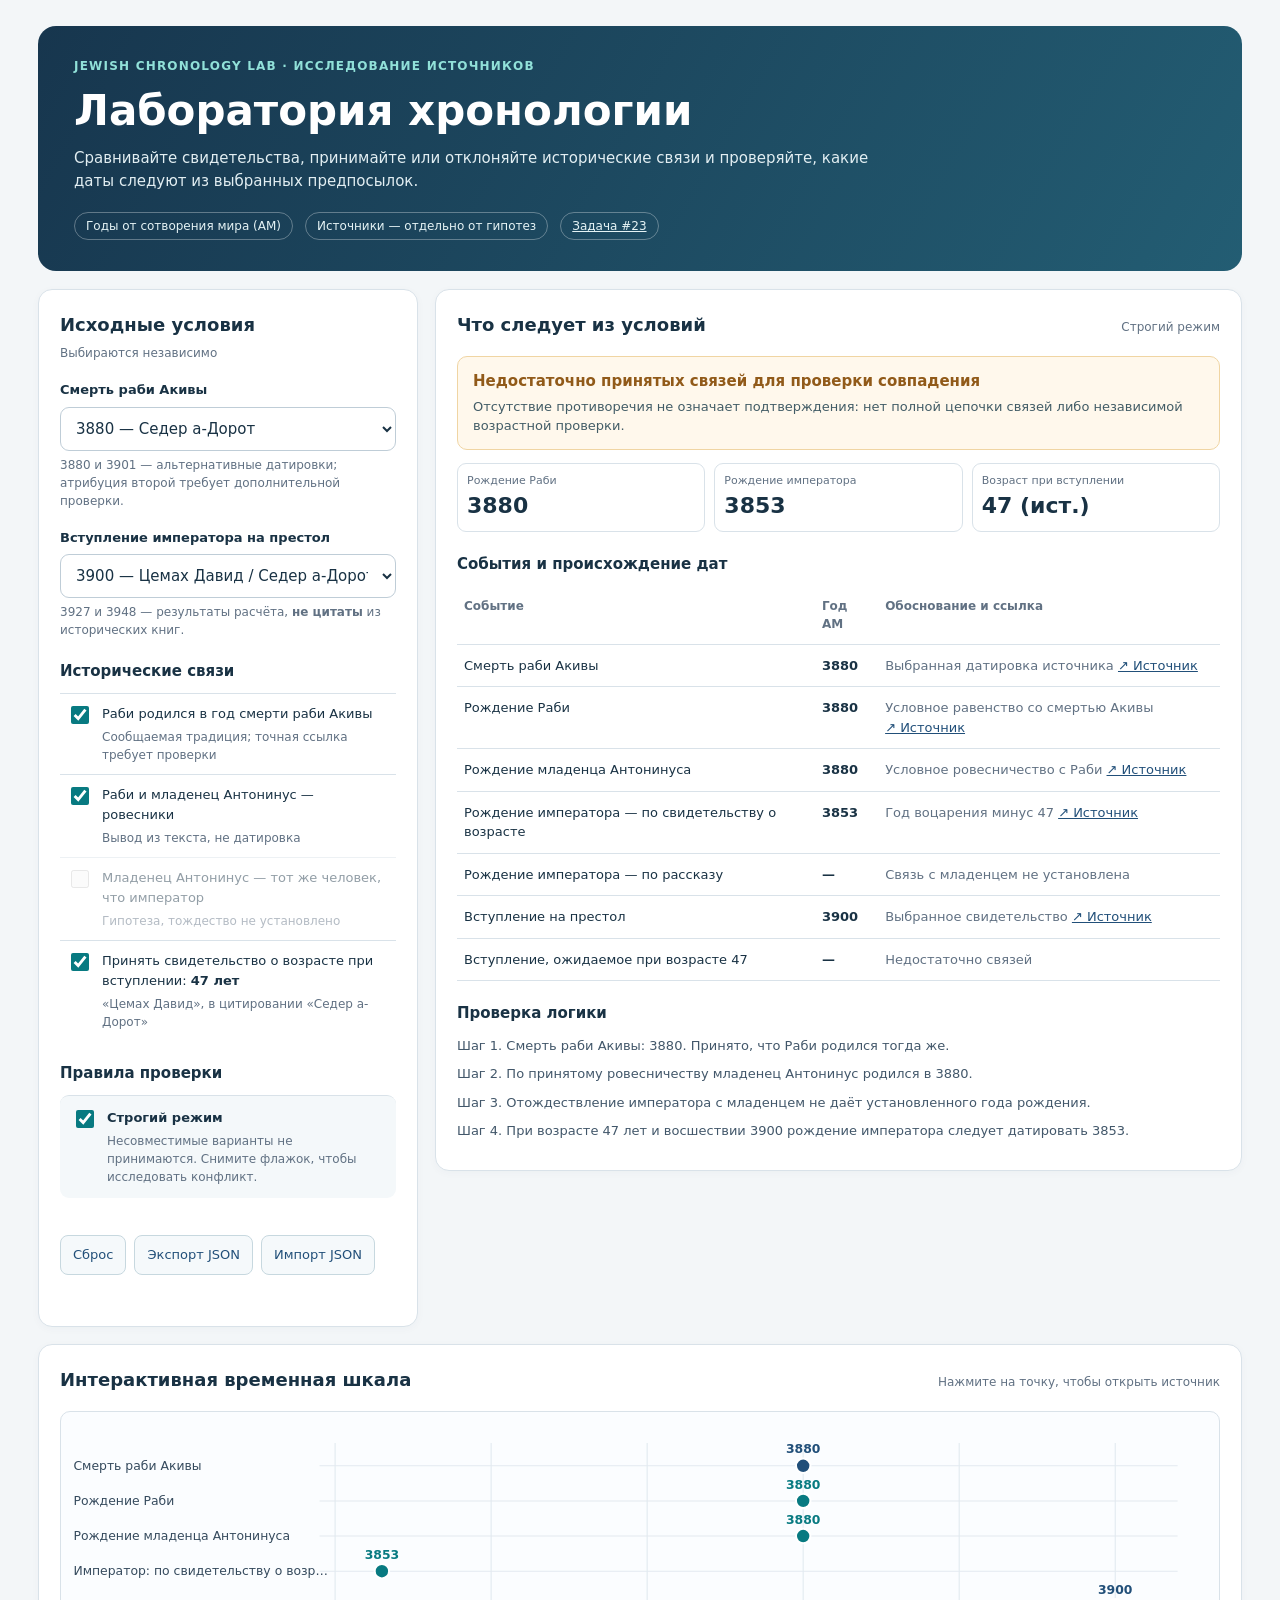
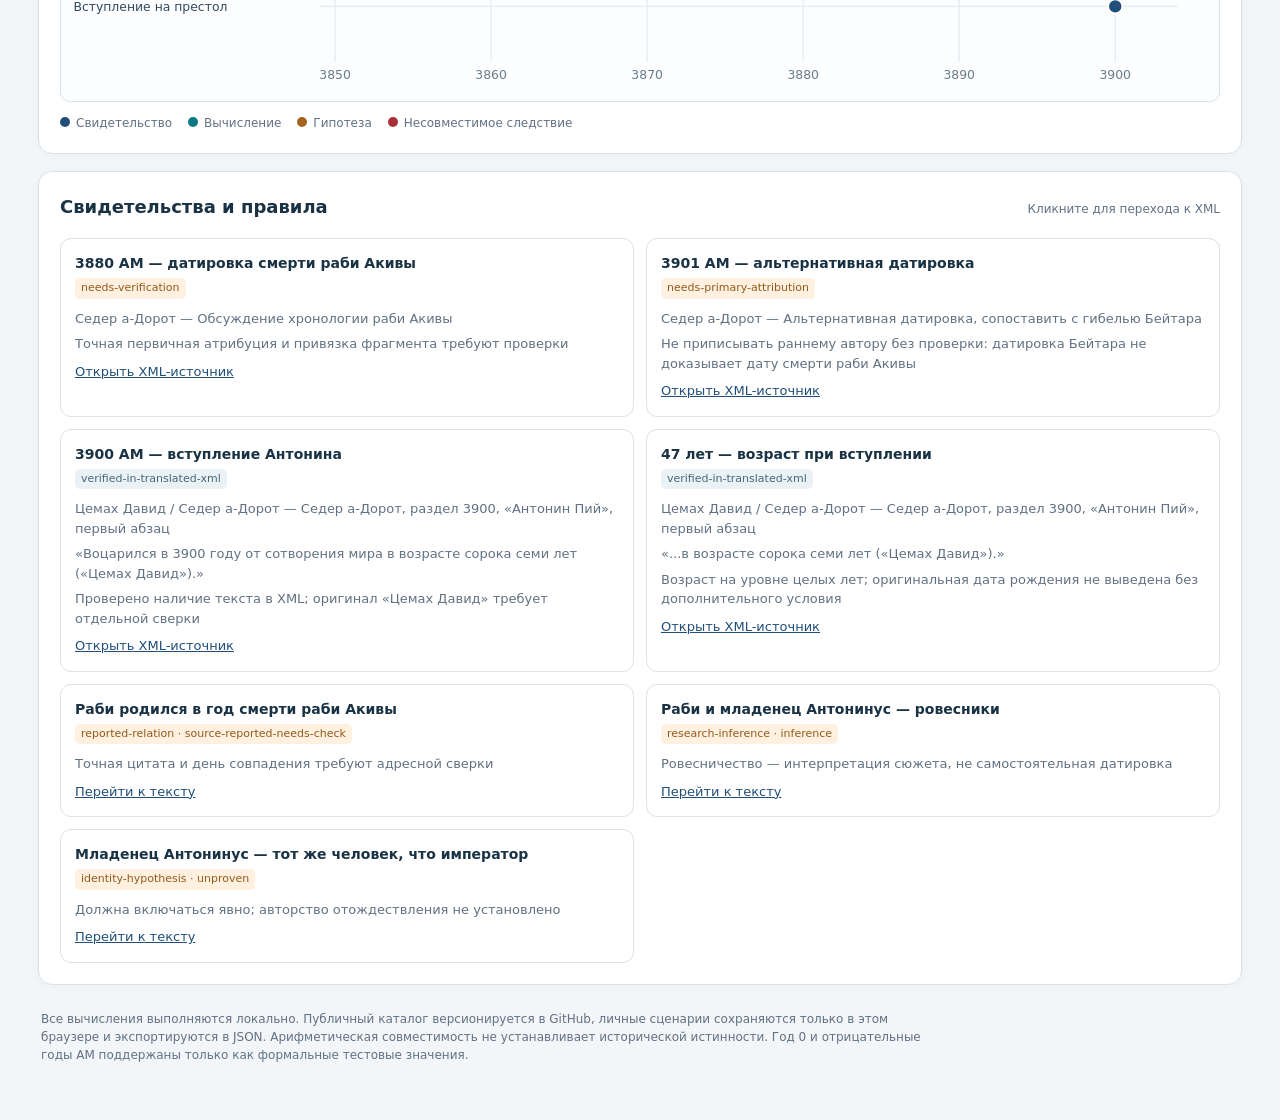
==== index.html @ 4627b4c6 "Build JSON-driven chronology lab with scenario constraints and Pages deployment (#23)" ====
<!doctype html>
<html lang="ru">
<head>
<meta charset="utf-8">
<meta name="viewport" content="width=device-width,initial-scale=1">
<meta name="theme-color" content="#17354e">
<title>Лаборатория еврейской хронологии</title>
<link rel="stylesheet" href="./src/style.css">
<script type="module" src="./src/app.mjs"></script>
</head>
<body>
<main class="shell">
<header class="hero">
<div class="eyebrow">Jewish Chronology Lab · Исследование источников</div>
<h1>Лаборатория хронологии</h1>
<p>Сравнивайте свидетельства, принимайте или отклоняйте исторические связи и проверяйте, какие даты следуют из выбранных предпосылок.</p>
<div class="meta"><span>Годы от сотворения мира (АМ)</span><span>Источники — отдельно от гипотез</span><a href="https://github.com/Ishayahu/jewTeX/issues/23" target="_blank" rel="noopener noreferrer">Задача #23</a></div>
</header>
<div class="layout">
<section class="panel controls" aria-labelledby="controls-title">
<div class="section-heading"><h2 id="controls-title">Исходные условия</h2><span class="subtle">Выбираются независимо</span></div>
<div class="field"><label for="akiva">Смерть раби Акивы</label>
<select id="akiva"></select>
<div class="range-fields" id="akiva-custom-wrap" hidden><label>От <input id="akiva-min" type="number" min="-100000" max="100000" step="1"></label><label>До <input id="akiva-max" type="number" min="-100000" max="100000" step="1"></label></div>
<small>3880 и 3901 — альтернативные датировки; атрибуция второй требует дополнительной проверки.</small></div>
<div class="field"><label for="accession">Вступление императора на престол</label>
<select id="accession"></select>
<div class="range-fields" id="accession-custom-wrap" hidden><label>От <input id="accession-min" type="number" min="-100000" max="100000" step="1"></label><label>До <input id="accession-max" type="number" min="-100000" max="100000" step="1"></label></div>
<small>3927 и 3948 — результаты расчёта, <b>не цитаты</b> из исторических книг.</small></div>
<h3>Исторические связи</h3>
<div id="constraints"></div>
<label class="toggle" id="age-label"><input type="checkbox" id="source-age"><span>Принять свидетельство о возрасте при вступлении: <b>47 лет</b><small>«Цемах Давид», в цитировании «Седер а-Дорот»</small></span></label>
<h3>Правила проверки</h3>
<label class="toggle mode"><input type="checkbox" id="strict"><span><b>Строгий режим</b><small>Несовместимые варианты не принимаются. Снимите флажок, чтобы исследовать конфликт.</small></span></label>
<div id="ui-notice" class="notice" role="status" aria-live="polite"></div>
<div class="actions">
<button type="button" id="reset">Сброс</button>
<button type="button" id="export">Экспорт JSON</button>
<label class="import-button">Импорт JSON<input type="file" id="import" accept="application/json,.json"></label>
</div>
<div id="save-status" class="save-note" aria-live="polite"></div>
</section>
<section class="panel results" aria-labelledby="result-title">
<div class="section-heading"><h2 id="result-title">Что следует из условий</h2><span class="subtle" id="result-mode"></span></div>
<div id="status" role="status" aria-live="polite"></div>
<div class="stats">
<div class="stat"><small>Рождение Раби</small><strong id="rabbi-year">—</strong></div>
<div class="stat"><small>Рождение императора</small><strong id="emperor-year">—</strong></div>
<div class="stat"><small>Возраст при вступлении</small><strong id="age">—</strong></div>
</div>
<h3>События и происхождение дат</h3>
<div class="table-scroll"><table><thead><tr><th>Событие</th><th>Год АМ</th><th>Обоснование и ссылка</th></tr></thead><tbody id="rows"></tbody></table></div>
<h3>Проверка логики</h3><div id="explanation" class="explanation"></div>
</section>
<section class="panel full">
<div class="section-heading"><h2>Интерактивная временная шкала</h2><span class="subtle">Нажмите на точку, чтобы открыть источник</span></div>
<div class="timeline-scroll"><svg id="timeline" role="img" aria-label="Временная шкала дат по выбранным условиям" viewBox="0 0 1120 355"></svg></div>
<p class="legend"><span><i class="dot source-dot"></i>Свидетельство</span><span><i class="dot inferred-dot"></i>Вычисление</span><span><i class="dot hypothesis-dot"></i>Гипотеза</span><span><i class="dot conflict-dot"></i>Несовместимое следствие</span></p>
</section>
<section class="panel full">
<div class="section-heading"><h2>Свидетельства и правила</h2><span class="subtle">Кликните для перехода к XML</span></div>
<div id="sources" class="sources"></div>
</section>
</div>
<footer>Все вычисления выполняются локально. Публичный каталог версионируется в GitHub, личные сценарии сохраняются только в этом браузере и экспортируются в JSON. Арифметическая совместимость не устанавливает исторической истинности. Год 0 и отрицательные годы АМ поддержаны только как формальные тестовые значения.</footer>
</main>
</body></html>
---- src/style.css ----
:root{color-scheme:light;--bg:#f3f6f8;--ink:#193244;--muted:#617183;--line:#d9e2e9;--teal:#087a81;--navy:#214f79;--orange:#a46420;--red:#a82f38;--green:#186949}
*{box-sizing:border-box}body{margin:0;background:var(--bg);font:15px/1.5 system-ui,-apple-system,"Segoe UI",Arial,sans-serif;color:var(--ink)}.shell{max-width:1240px;margin:auto;padding:26px 18px 56px}.hero{background:linear-gradient(120deg,#17364e,#235d73);border-radius:18px;padding:31px 36px;color:#fff;margin-bottom:18px}.hero .eyebrow{font-size:12px;letter-spacing:.1em;text-transform:uppercase;font-weight:700;color:#91e1d9}.hero h1{font-size:clamp(28px,3.8vw,42px);line-height:1.15;margin:12px 0}.hero p{color:#e2eef2;max-width:800px;margin:8px 0 20px}.meta{display:flex;gap:12px;flex-wrap:wrap;font-size:12px}.meta>span,.meta>a{border:1px solid #ffffff50;color:#e5f3f5;border-radius:20px;padding:4px 11px}.meta a:hover{background:#ffffff20}
.layout{display:grid;grid-template-columns:minmax(305px,380px) minmax(0,1fr);gap:17px;align-items:start}.panel{background:#fff;border:1px solid var(--line);border-radius:14px;padding:21px;box-shadow:0 2px 9px #29425208;min-width:0}.full{grid-column:1/-1}h2{font-size:18px;margin:0}h3{font-size:15px;margin:21px 0 10px}.section-heading{display:flex;flex-wrap:wrap;justify-content:space-between;gap:6px;align-items:baseline;margin-bottom:18px}.subtle{font-size:12px;color:var(--muted)}
.field{margin-bottom:18px}.field>label{font-size:13px;font-weight:700;display:block;margin-bottom:7px}.field select,.field input{width:100%;font:inherit;padding:11px;border:1px solid #bfcdd7;border-radius:9px;background:#fff;color:var(--ink)}.field select:focus,.field input:focus{outline:2px solid #65aab5}.field option:disabled{color:#888}.field small,.toggle small{display:block;font-size:12px;color:var(--muted);margin-top:5px}.range-fields{display:flex;gap:9px;margin-top:8px}.range-fields[hidden]{display:none}.range-fields label{flex:1;font-size:12px;color:var(--muted)}.range-fields input{margin-top:4px}.toggle{display:flex;gap:10px;align-items:flex-start;padding:10px 7px;border-top:1px solid var(--line);font-size:13px;cursor:pointer}.toggle input{flex:0 0 18px;width:18px;height:18px;accent-color:var(--teal);margin-top:2px}.toggle.disabled{opacity:.47;cursor:not-allowed}.mode{background:#f4f8fa;border-radius:9px;padding:12px}.notice{min-height:21px;color:var(--red);font-size:13px;font-weight:600;margin:8px 0}.actions{display:flex;gap:8px;flex-wrap:wrap}.actions button,.import-button{font:inherit;font-size:13px;cursor:pointer;color:var(--navy);background:#f5f9fb;border:1px solid #c7d8df;padding:9px 12px;border-radius:8px}.actions button:hover,.import-button:hover{background:#e5f1f3}.import-button input{display:none}.save-note{min-height:20px;font-size:12px;color:var(--muted);margin-top:10px}
#status{padding:13px 15px;border-radius:10px;background:#ebf5f3;border:1px solid #bddfd4;margin-bottom:13px}#status strong{font-size:15px;color:var(--green)}#status p{color:#425c66;margin:4px 0 0;font-size:13px}#status.warn{background:#fff8ec;border-color:#f0d5a3}#status.warn strong{color:#915a19}#status.error{background:#fff0f0;border-color:#f0c0c0}#status.error strong{color:var(--red)}
.stats{display:grid;grid-template-columns:repeat(3,minmax(0,1fr));gap:9px}.stat{border:1px solid var(--line);border-radius:9px;padding:9px}.stat small{font-size:11px;color:var(--muted);display:block}.stat strong{font-size:22px;font-variant-numeric:tabular-nums}.stat strong.na{font-size:17px}
.table-scroll{overflow:auto}table{width:100%;border-collapse:collapse;font-size:13px}th,td{text-align:left;border-bottom:1px solid var(--line);padding:11px 7px;vertical-align:top}th{font-size:12px;color:var(--muted);font-weight:600}td:nth-child(2){white-space:nowrap;font-variant-numeric:tabular-nums;font-weight:700}td a,.sources a{color:var(--navy)}.source-link{display:inline-block;margin-right:7px}.muted{color:var(--muted)}.explanation{font-size:13px;color:#42576a;line-height:1.65}.explanation p{margin:7px 0}.explanation strong{color:var(--ink)}.explanation .error-text{color:var(--red);font-weight:700}
.timeline-scroll{overflow:auto;border:1px solid var(--line);border-radius:10px;background:#fbfdff}#timeline{display:block;min-width:930px;width:100%;height:auto}.legend{display:flex;flex-wrap:wrap;gap:16px;font-size:12px;color:var(--muted);margin:12px 0 0}.dot{display:inline-block;width:10px;height:10px;margin-right:6px;border-radius:50%}.source-dot{background:var(--navy)}.inferred-dot{background:var(--teal)}.hypothesis-dot{background:var(--orange)}.conflict-dot{background:var(--red)}.sources{display:grid;grid-template-columns:repeat(2,minmax(0,1fr));gap:12px}.source-card{border:1px solid var(--line);border-radius:11px;padding:14px}.source-card strong{display:block;font-size:14px}.source-card p{font-size:13px;color:var(--muted);margin:6px 0}.tag{font-size:11px;color:#476777;background:#eaf2f6;padding:2px 6px;border-radius:5px;display:inline-block;margin:4px 0}.tag.review{background:#fff0df;color:#915a1b}.source-card a{font-size:13px}footer{padding:25px 3px 0;font-size:12px;color:var(--muted);max-width:900px}
@media(max-width:920px){.layout{grid-template-columns:1fr}.hero{padding:23px}.sources{grid-template-columns:1fr}}@media(max-width:530px){.shell{padding:12px 10px 35px}.hero{padding:20px 17px}.panel{padding:15px}.stats{gap:5px}.stat{padding:6px}.stat strong{font-size:18px}.meta{gap:5px}}
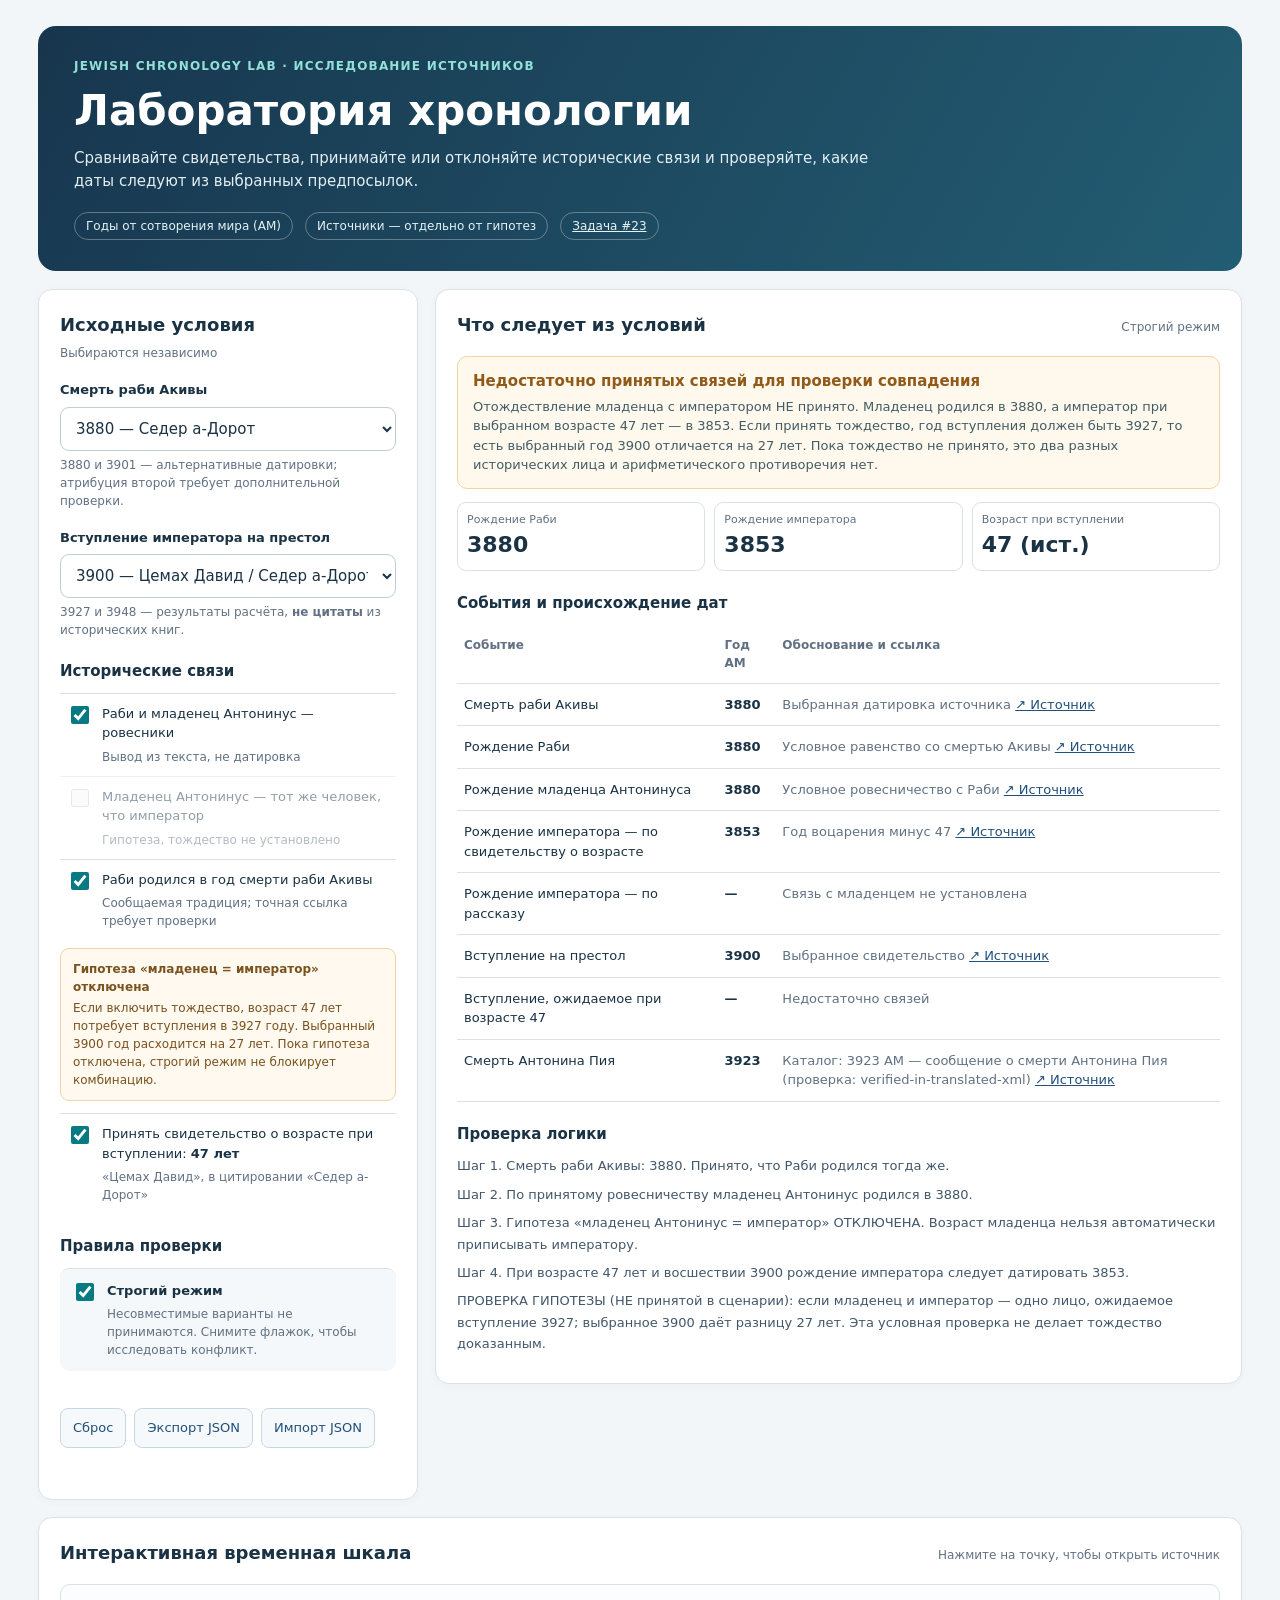
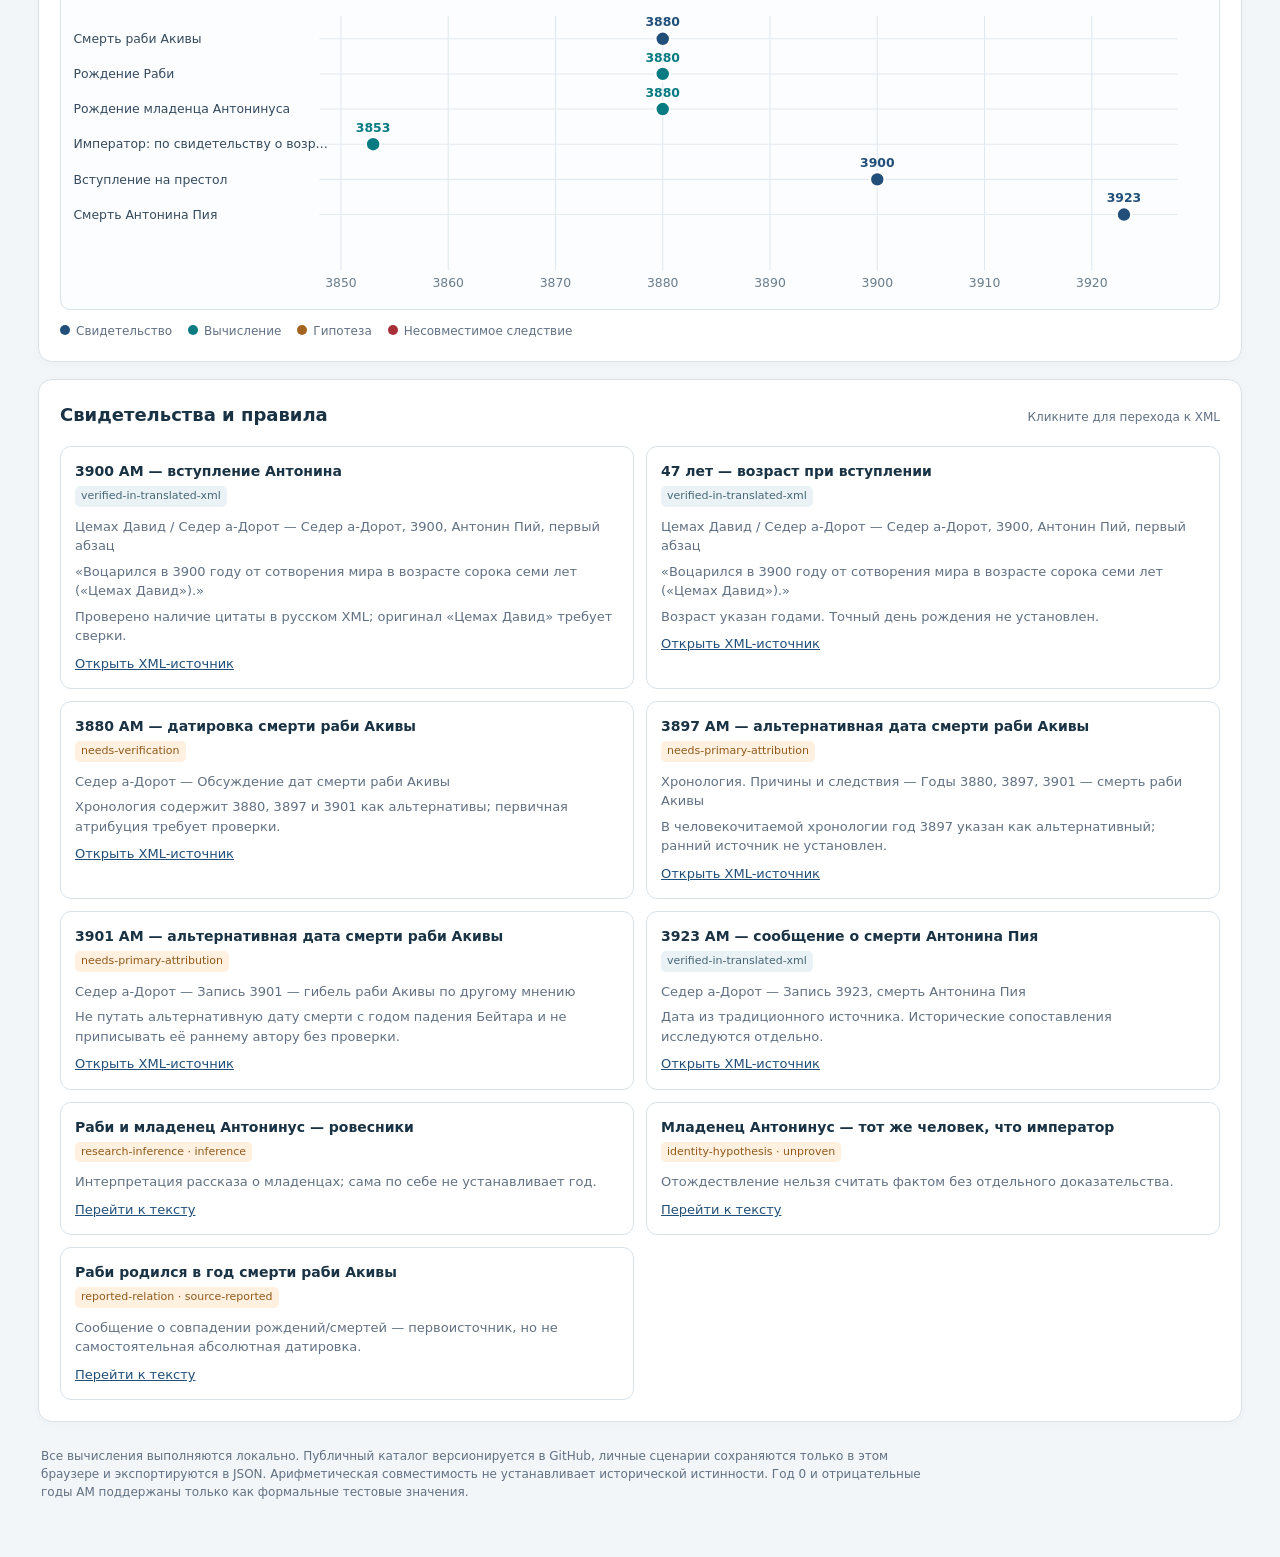
==== commit 35755ad0: "Explain unaccepted Antoninus identity and guard 3880/3948 scenario" ====
--- a/index.html
+++ b/index.html
@@ -29,6 +29,7 @@
 <small>3927 и 3948 — результаты расчёта, <b>не цитаты</b> из исторических книг.</small></div>
 <h3>Исторические связи</h3>
 <div id="constraints"></div>
+<div id="assumption-info" class="assumption-info" role="status" aria-live="polite"></div>
 <label class="toggle" id="age-label"><input type="checkbox" id="source-age"><span>Принять свидетельство о возрасте при вступлении: <b>47 лет</b><small>«Цемах Давид», в цитировании «Седер а-Дорот»</small></span></label>
 <h3>Правила проверки</h3>
 <label class="toggle mode"><input type="checkbox" id="strict"><span><b>Строгий режим</b><small>Несовместимые варианты не принимаются. Снимите флажок, чтобы исследовать конфликт.</small></span></label>
--- a/src/style.css
+++ b/src/style.css
@@ -1,9 +1,13 @@
 :root{color-scheme:light;--bg:#f3f6f8;--ink:#193244;--muted:#617183;--line:#d9e2e9;--teal:#087a81;--navy:#214f79;--orange:#a46420;--red:#a82f38;--green:#186949}
 *{box-sizing:border-box}body{margin:0;background:var(--bg);font:15px/1.5 system-ui,-apple-system,"Segoe UI",Arial,sans-serif;color:var(--ink)}.shell{max-width:1240px;margin:auto;padding:26px 18px 56px}.hero{background:linear-gradient(120deg,#17364e,#235d73);border-radius:18px;padding:31px 36px;color:#fff;margin-bottom:18px}.hero .eyebrow{font-size:12px;letter-spacing:.1em;text-transform:uppercase;font-weight:700;color:#91e1d9}.hero h1{font-size:clamp(28px,3.8vw,42px);line-height:1.15;margin:12px 0}.hero p{color:#e2eef2;max-width:800px;margin:8px 0 20px}.meta{display:flex;gap:12px;flex-wrap:wrap;font-size:12px}.meta>span,.meta>a{border:1px solid #ffffff50;color:#e5f3f5;border-radius:20px;padding:4px 11px}.meta a:hover{background:#ffffff20}
 .layout{display:grid;grid-template-columns:minmax(305px,380px) minmax(0,1fr);gap:17px;align-items:start}.panel{background:#fff;border:1px solid var(--line);border-radius:14px;padding:21px;box-shadow:0 2px 9px #29425208;min-width:0}.full{grid-column:1/-1}h2{font-size:18px;margin:0}h3{font-size:15px;margin:21px 0 10px}.section-heading{display:flex;flex-wrap:wrap;justify-content:space-between;gap:6px;align-items:baseline;margin-bottom:18px}.subtle{font-size:12px;color:var(--muted)}
-.field{margin-bottom:18px}.field>label{font-size:13px;font-weight:700;display:block;margin-bottom:7px}.field select,.field input{width:100%;font:inherit;padding:11px;border:1px solid #bfcdd7;border-radius:9px;background:#fff;color:var(--ink)}.field select:focus,.field input:focus{outline:2px solid #65aab5}.field option:disabled{color:#888}.field small,.toggle small{display:block;font-size:12px;color:var(--muted);margin-top:5px}.range-fields{display:flex;gap:9px;margin-top:8px}.range-fields[hidden]{display:none}.range-fields label{flex:1;font-size:12px;color:var(--muted)}.range-fields input{margin-top:4px}.toggle{display:flex;gap:10px;align-items:flex-start;padding:10px 7px;border-top:1px solid var(--line);font-size:13px;cursor:pointer}.toggle input{flex:0 0 18px;width:18px;height:18px;accent-color:var(--teal);margin-top:2px}.toggle.disabled{opacity:.47;cursor:not-allowed}.mode{background:#f4f8fa;border-radius:9px;padding:12px}.notice{min-height:21px;color:var(--red);font-size:13px;font-weight:600;margin:8px 0}.actions{display:flex;gap:8px;flex-wrap:wrap}.actions button,.import-button{font:inherit;font-size:13px;cursor:pointer;color:var(--navy);background:#f5f9fb;border:1px solid #c7d8df;padding:9px 12px;border-radius:8px}.actions button:hover,.import-button:hover{background:#e5f1f3}.import-button input{display:none}.save-note{min-height:20px;font-size:12px;color:var(--muted);margin-top:10px}
+.field{margin-bottom:18px}.field>label{font-size:13px;font-weight:700;display:block;margin-bottom:7px}.field select,.field input{width:100%;font:inherit;padding:11px;border:1px solid #bfcdd7;border-radius:9px;background:#fff;color:var(--ink)}.field select:focus,.field input:focus{outline:2px solid #65aab5}.field option:disabled{color:#888}.field small,.toggle small{display:block;font-size:12px;color:var(--muted);margin-top:5px}.range-fields{display:flex;gap:9px;margin-top:8px}.range-fields[hidden]{display:none}.range-fields label{flex:1;font-size:12px;color:var(--muted)}.range-fields input{margin-top:4px}.toggle{display:flex;gap:10px;align-items:flex-start;padding:10px 7px;border-top:1px solid var(--line);font-size:13px;cursor:pointer}.toggle input{flex:0 0 18px;width:18px;height:18px;accent-color:var(--teal);margin-top:2px}.toggle.disabled{opacity:.47;cursor:not-allowed}.mode{background:#f4f8fa;border-radius:9px;padding:12px}.assumption-info{font-size:12px;line-height:1.5;padding:11px 12px;margin:8px 0 12px;border:1px solid #eed5a5;border-radius:9px;background:#fff9ef;color:#79521d}
+.assumption-info.active{border-color:#bddfd4;background:#edf8f3;color:#265e4b}
+.assumption-info strong{display:block;margin-bottom:3px}
+.notice{min-height:21px;color:var(--red);font-size:13px;font-weight:600;margin:8px 0}.actions{display:flex;gap:8px;flex-wrap:wrap}.actions button,.import-button{font:inherit;font-size:13px;cursor:pointer;color:var(--navy);background:#f5f9fb;border:1px solid #c7d8df;padding:9px 12px;border-radius:8px}.actions button:hover,.import-button:hover{background:#e5f1f3}.import-button input{display:none}.save-note{min-height:20px;font-size:12px;color:var(--muted);margin-top:10px}
 #status{padding:13px 15px;border-radius:10px;background:#ebf5f3;border:1px solid #bddfd4;margin-bottom:13px}#status strong{font-size:15px;color:var(--green)}#status p{color:#425c66;margin:4px 0 0;font-size:13px}#status.warn{background:#fff8ec;border-color:#f0d5a3}#status.warn strong{color:#915a19}#status.error{background:#fff0f0;border-color:#f0c0c0}#status.error strong{color:var(--red)}
 .stats{display:grid;grid-template-columns:repeat(3,minmax(0,1fr));gap:9px}.stat{border:1px solid var(--line);border-radius:9px;padding:9px}.stat small{font-size:11px;color:var(--muted);display:block}.stat strong{font-size:22px;font-variant-numeric:tabular-nums}.stat strong.na{font-size:17px}
 .table-scroll{overflow:auto}table{width:100%;border-collapse:collapse;font-size:13px}th,td{text-align:left;border-bottom:1px solid var(--line);padding:11px 7px;vertical-align:top}th{font-size:12px;color:var(--muted);font-weight:600}td:nth-child(2){white-space:nowrap;font-variant-numeric:tabular-nums;font-weight:700}td a,.sources a{color:var(--navy)}.source-link{display:inline-block;margin-right:7px}.muted{color:var(--muted)}.explanation{font-size:13px;color:#42576a;line-height:1.65}.explanation p{margin:7px 0}.explanation strong{color:var(--ink)}.explanation .error-text{color:var(--red);font-weight:700}
 .timeline-scroll{overflow:auto;border:1px solid var(--line);border-radius:10px;background:#fbfdff}#timeline{display:block;min-width:930px;width:100%;height:auto}.legend{display:flex;flex-wrap:wrap;gap:16px;font-size:12px;color:var(--muted);margin:12px 0 0}.dot{display:inline-block;width:10px;height:10px;margin-right:6px;border-radius:50%}.source-dot{background:var(--navy)}.inferred-dot{background:var(--teal)}.hypothesis-dot{background:var(--orange)}.conflict-dot{background:var(--red)}.sources{display:grid;grid-template-columns:repeat(2,minmax(0,1fr));gap:12px}.source-card{border:1px solid var(--line);border-radius:11px;padding:14px}.source-card strong{display:block;font-size:14px}.source-card p{font-size:13px;color:var(--muted);margin:6px 0}.tag{font-size:11px;color:#476777;background:#eaf2f6;padding:2px 6px;border-radius:5px;display:inline-block;margin:4px 0}.tag.review{background:#fff0df;color:#915a1b}.source-card a{font-size:13px}footer{padding:25px 3px 0;font-size:12px;color:var(--muted);max-width:900px}
-@media(max-width:920px){.layout{grid-template-columns:1fr}.hero{padding:23px}.sources{grid-template-columns:1fr}}@media(max-width:530px){.shell{padding:12px 10px 35px}.hero{padding:20px 17px}.panel{padding:15px}.stats{gap:5px}.stat{padding:6px}.stat strong{font-size:18px}.meta{gap:5px}}+@media(max-width:920px){.layout{grid-template-columns:1fr}.hero{padding:23px}.sources{grid-template-columns:1fr}}@media(max-width:530px){.shell{padding:12px 10px 35px}.hero{padding:20px 17px}.panel{padding:15px}.stats{gap:5px}.stat{padding:6px}.stat strong{font-size:18px}.meta{gap:5px}}
+.conflict{color:var(--red)}
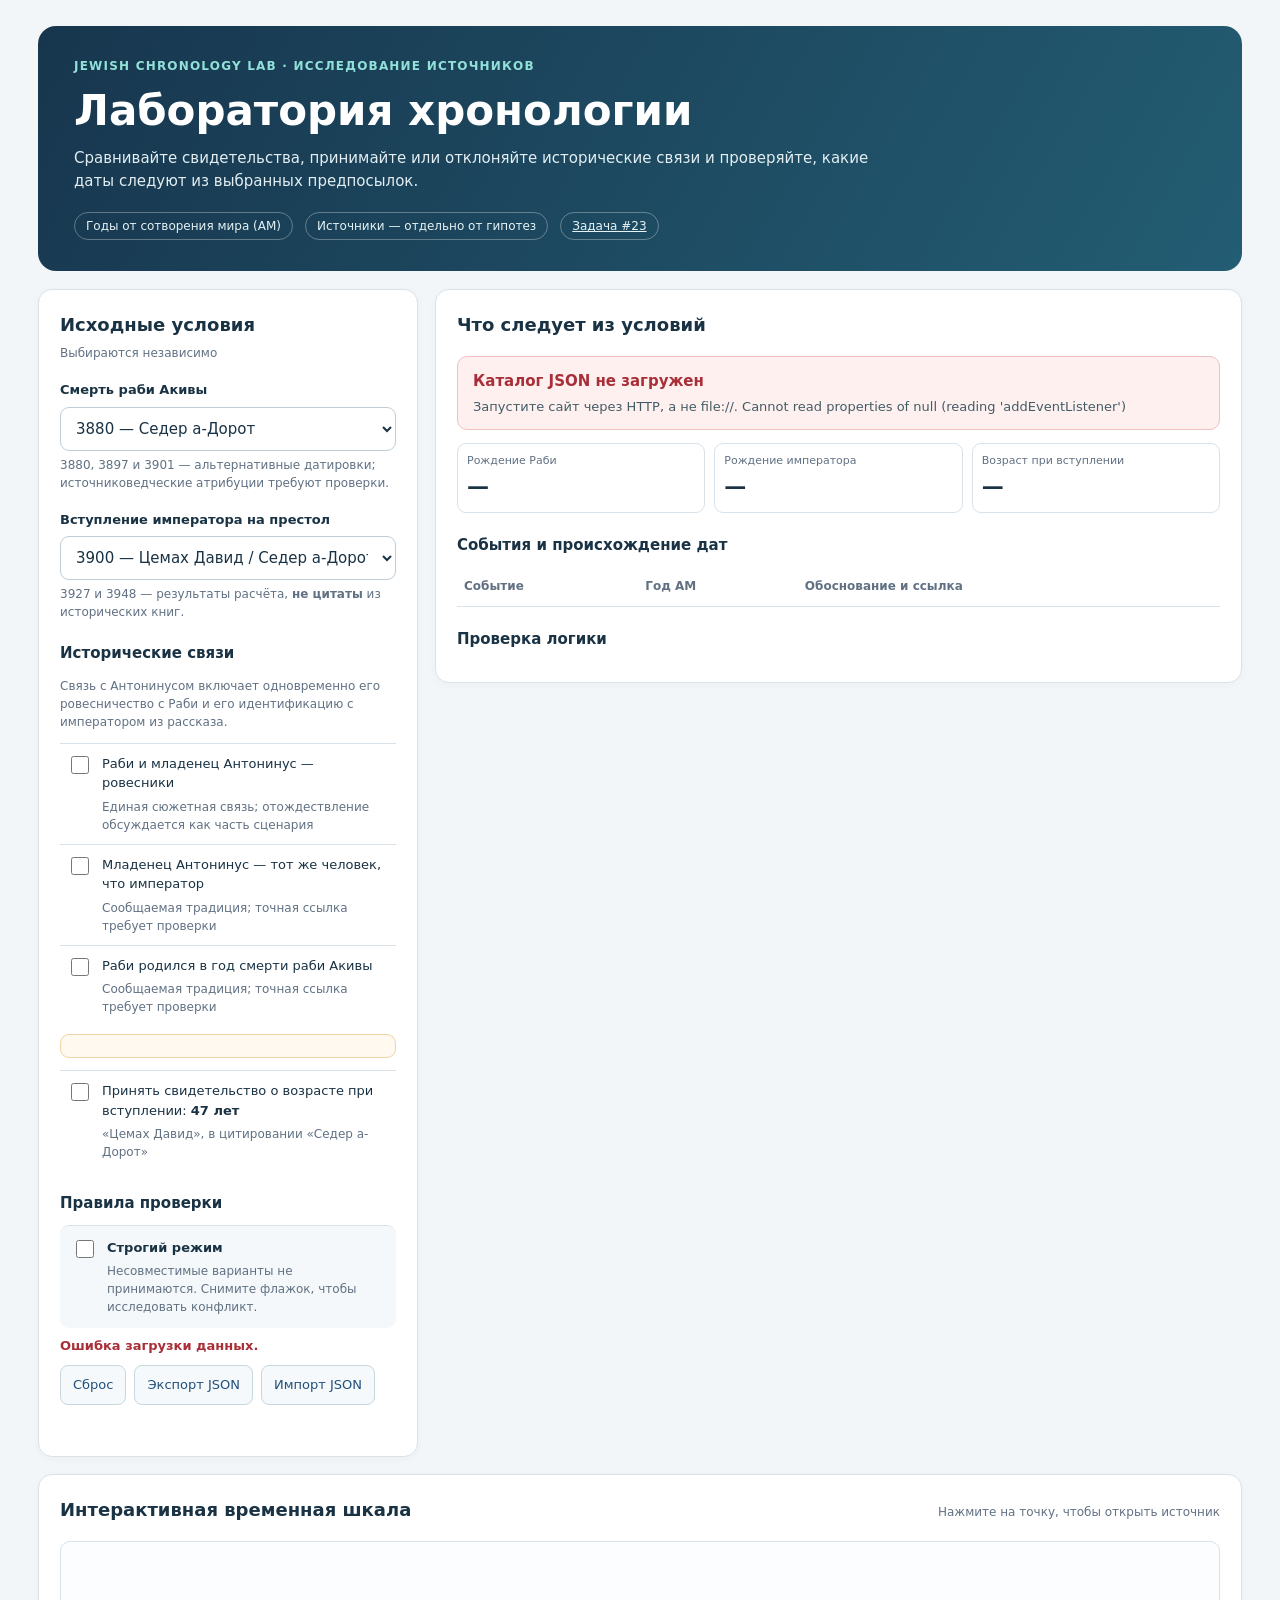
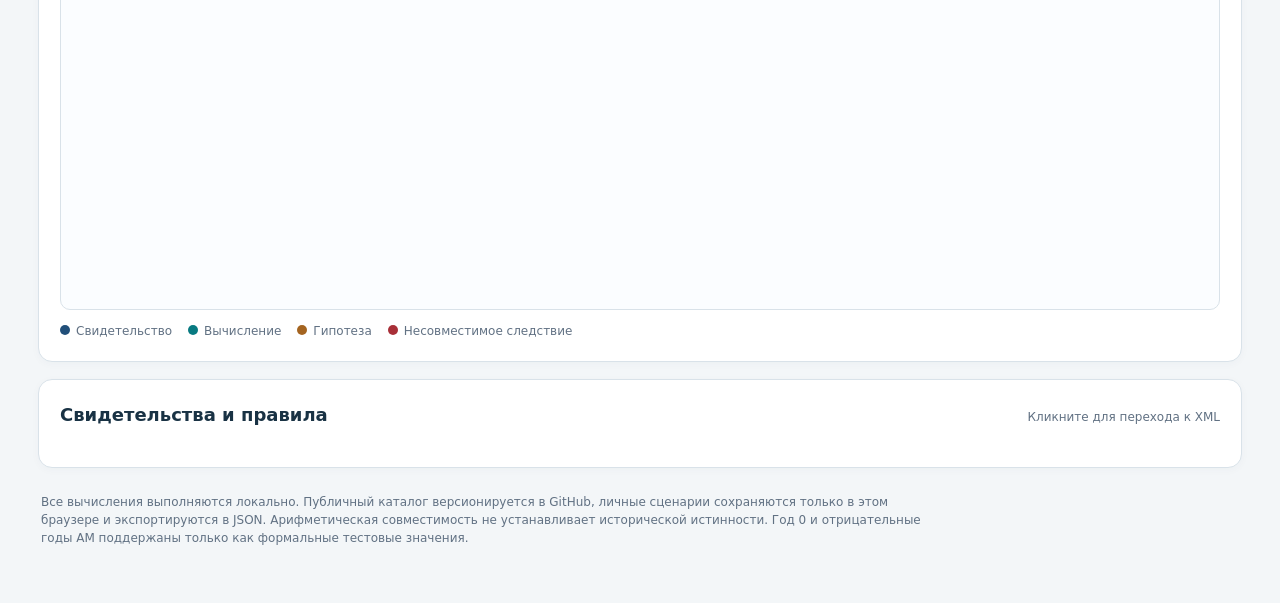
==== commit 5c24c009: "Unify Antoninus and emperor into one chronology narrative constraint" ====
--- a/index.html
+++ b/index.html
@@ -22,12 +22,13 @@
 <div class="field"><label for="akiva">Смерть раби Акивы</label>
 <select id="akiva"></select>
 <div class="range-fields" id="akiva-custom-wrap" hidden><label>От <input id="akiva-min" type="number" min="-100000" max="100000" step="1"></label><label>До <input id="akiva-max" type="number" min="-100000" max="100000" step="1"></label></div>
-<small>3880 и 3901 — альтернативные датировки; атрибуция второй требует дополнительной проверки.</small></div>
+<small>3880, 3897 и 3901 — альтернативные датировки; источниковедческие атрибуции требуют проверки.</small></div>
 <div class="field"><label for="accession">Вступление императора на престол</label>
 <select id="accession"></select>
 <div class="range-fields" id="accession-custom-wrap" hidden><label>От <input id="accession-min" type="number" min="-100000" max="100000" step="1"></label><label>До <input id="accession-max" type="number" min="-100000" max="100000" step="1"></label></div>
 <small>3927 и 3948 — результаты расчёта, <b>не цитаты</b> из исторических книг.</small></div>
 <h3>Исторические связи</h3>
+<p class="subtle">Связь с Антонинусом включает одновременно его ровесничество с Раби и его идентификацию с императором из рассказа.</p>
 <div id="constraints"></div>
 <div id="assumption-info" class="assumption-info" role="status" aria-live="polite"></div>
 <label class="toggle" id="age-label"><input type="checkbox" id="source-age"><span>Принять свидетельство о возрасте при вступлении: <b>47 лет</b><small>«Цемах Давид», в цитировании «Седер а-Дорот»</small></span></label>
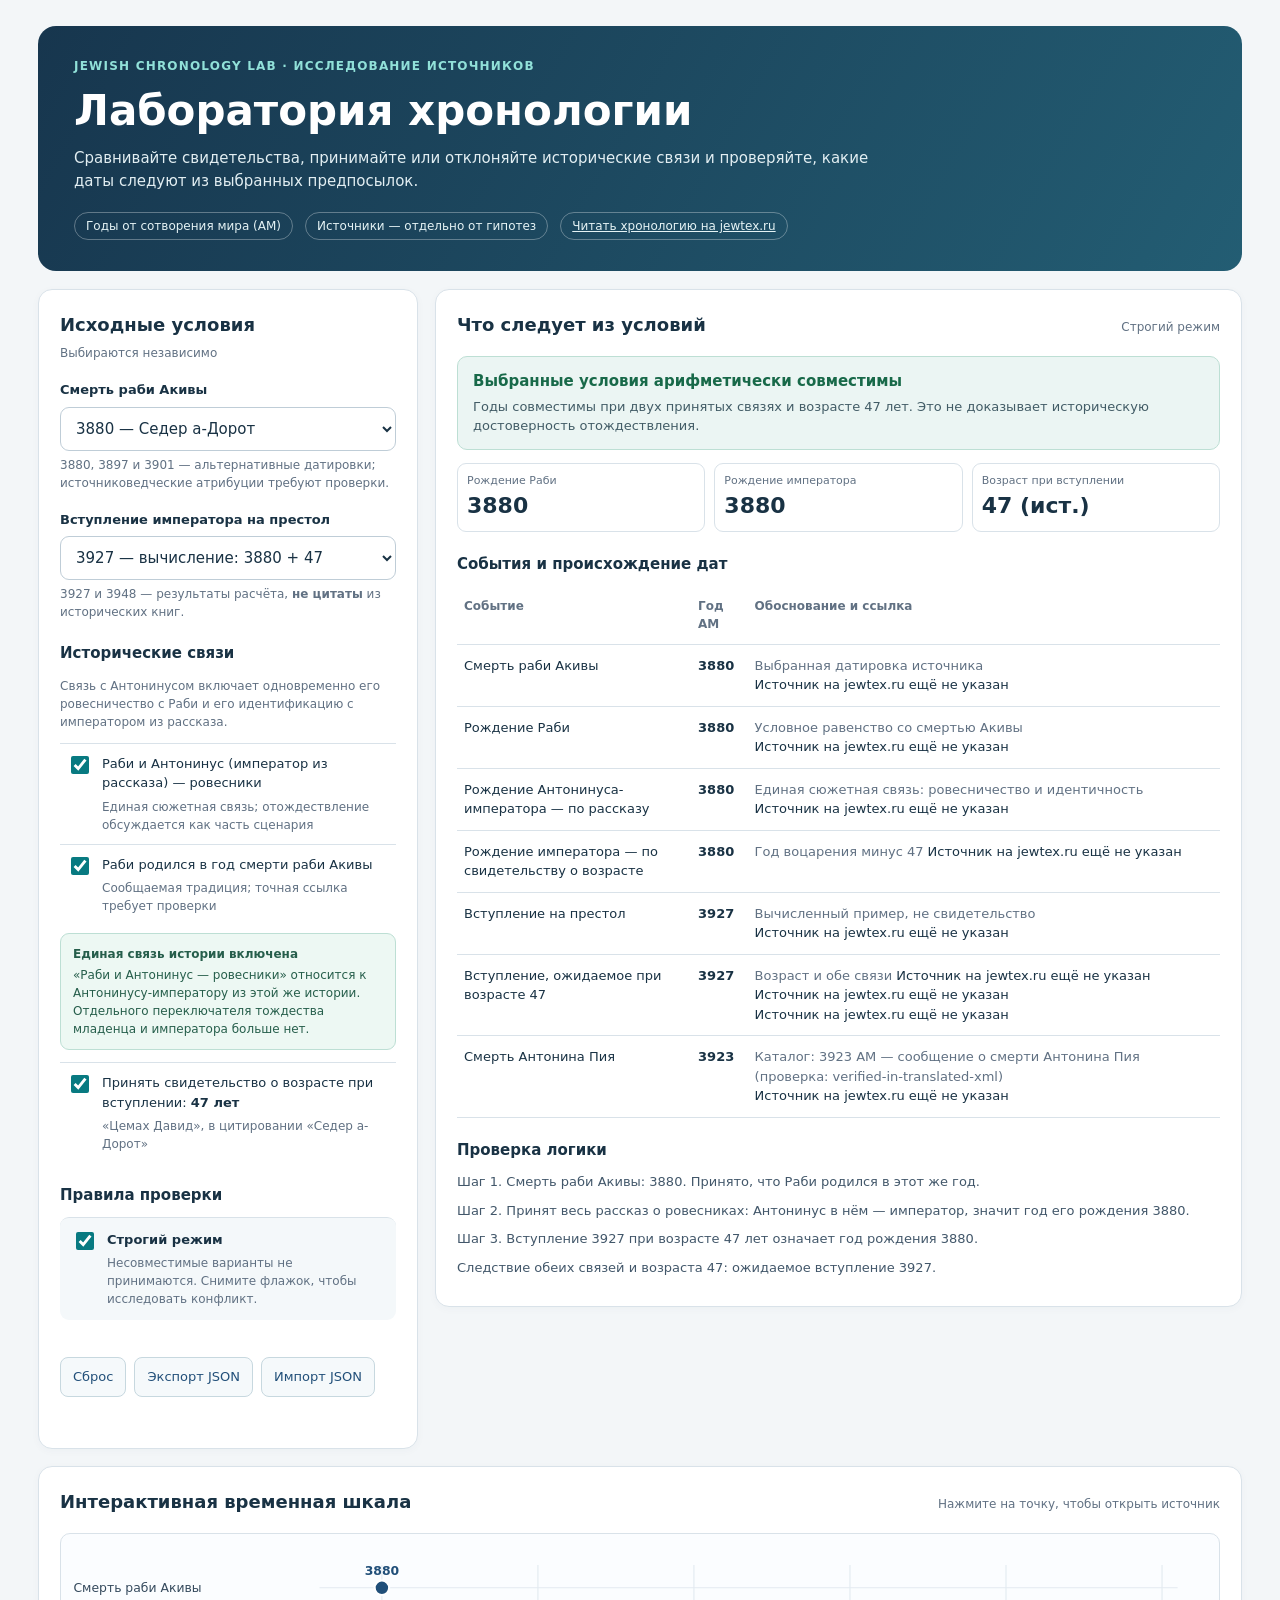
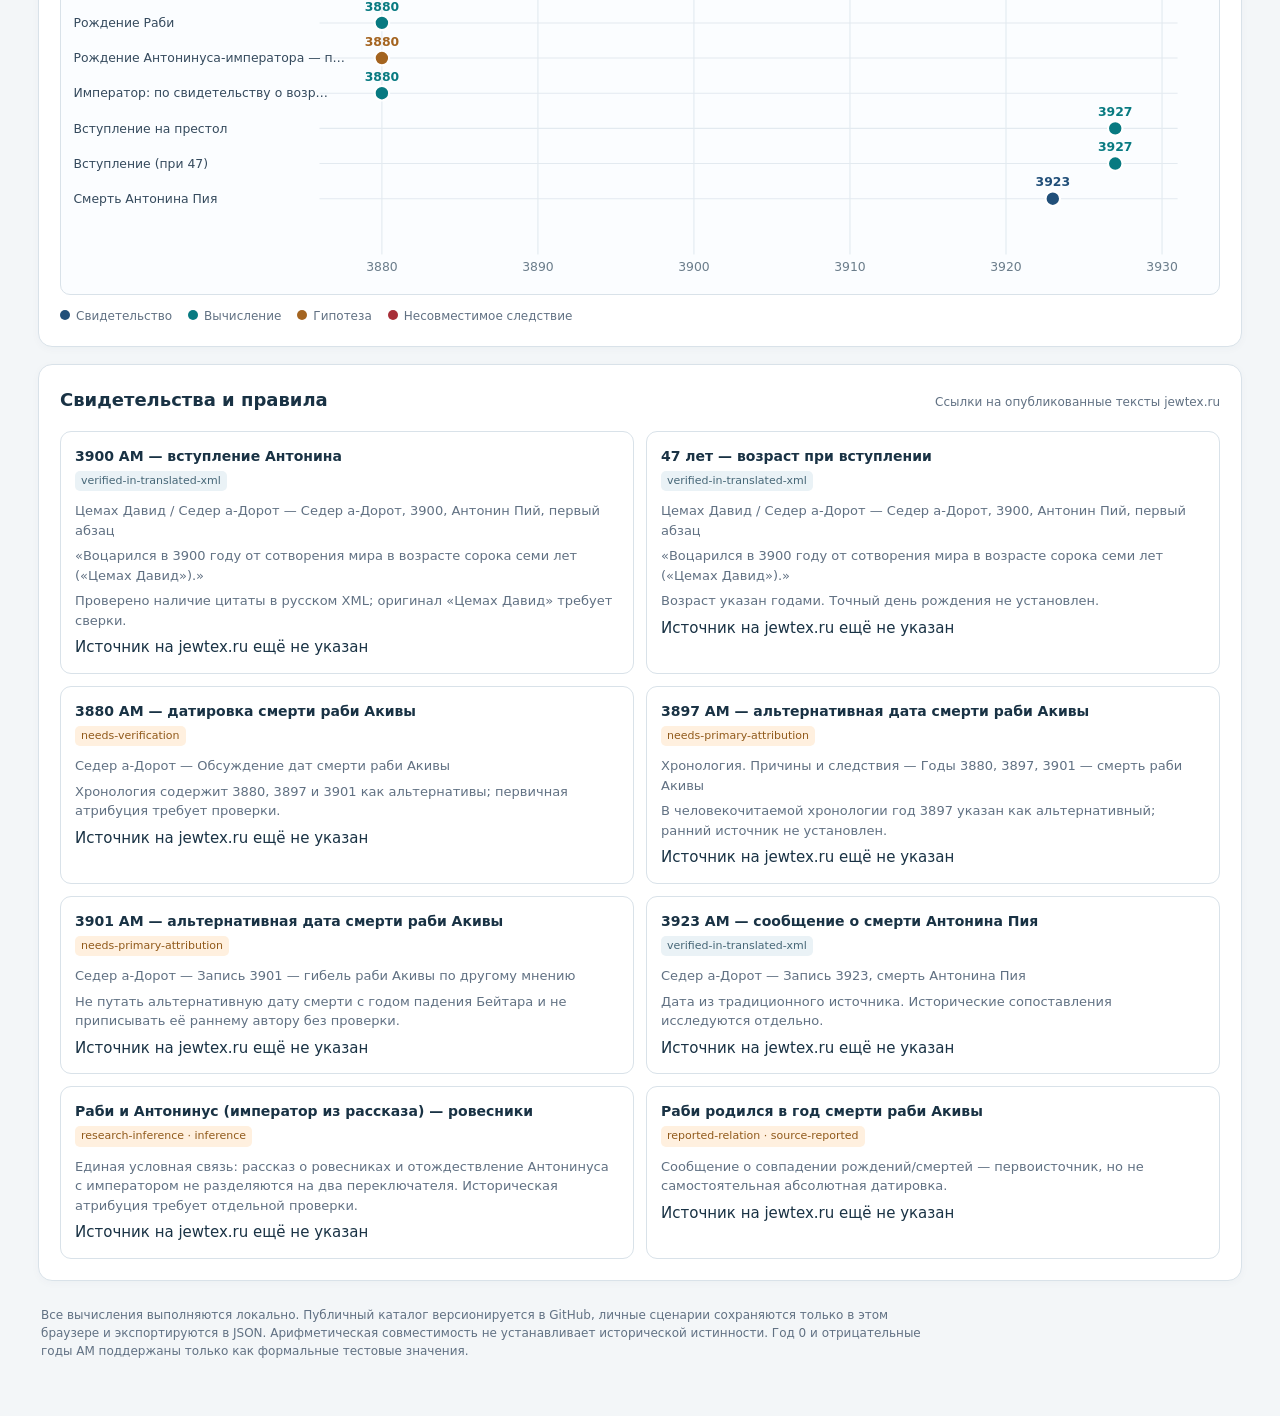
==== commit 614d9f32: "Enforce jewtex.ru-only published evidence links in chronology UI and XML sync" ====
--- a/index.html
+++ b/index.html
@@ -14,7 +14,7 @@
 <div class="eyebrow">Jewish Chronology Lab · Исследование источников</div>
 <h1>Лаборатория хронологии</h1>
 <p>Сравнивайте свидетельства, принимайте или отклоняйте исторические связи и проверяйте, какие даты следуют из выбранных предпосылок.</p>
-<div class="meta"><span>Годы от сотворения мира (АМ)</span><span>Источники — отдельно от гипотез</span><a href="https://github.com/Ishayahu/jewTeX/issues/23" target="_blank" rel="noopener noreferrer">Задача #23</a></div>
+<div class="meta"><span>Годы от сотворения мира (АМ)</span><span>Источники — отдельно от гипотез</span><a href="https://jewtex.ru/open/lastov_ishayahu/chronos/chapter=3900/" target="_blank" rel="noopener noreferrer">Читать хронологию на jewtex.ru</a></div>
 </header>
 <div class="layout">
 <section class="panel controls" aria-labelledby="controls-title">
@@ -60,7 +60,7 @@
 <p class="legend"><span><i class="dot source-dot"></i>Свидетельство</span><span><i class="dot inferred-dot"></i>Вычисление</span><span><i class="dot hypothesis-dot"></i>Гипотеза</span><span><i class="dot conflict-dot"></i>Несовместимое следствие</span></p>
 </section>
 <section class="panel full">
-<div class="section-heading"><h2>Свидетельства и правила</h2><span class="subtle">Кликните для перехода к XML</span></div>
+<div class="section-heading"><h2>Свидетельства и правила</h2><span class="subtle">Ссылки на опубликованные тексты jewtex.ru</span></div>
 <div id="sources" class="sources"></div>
 </section>
 </div>
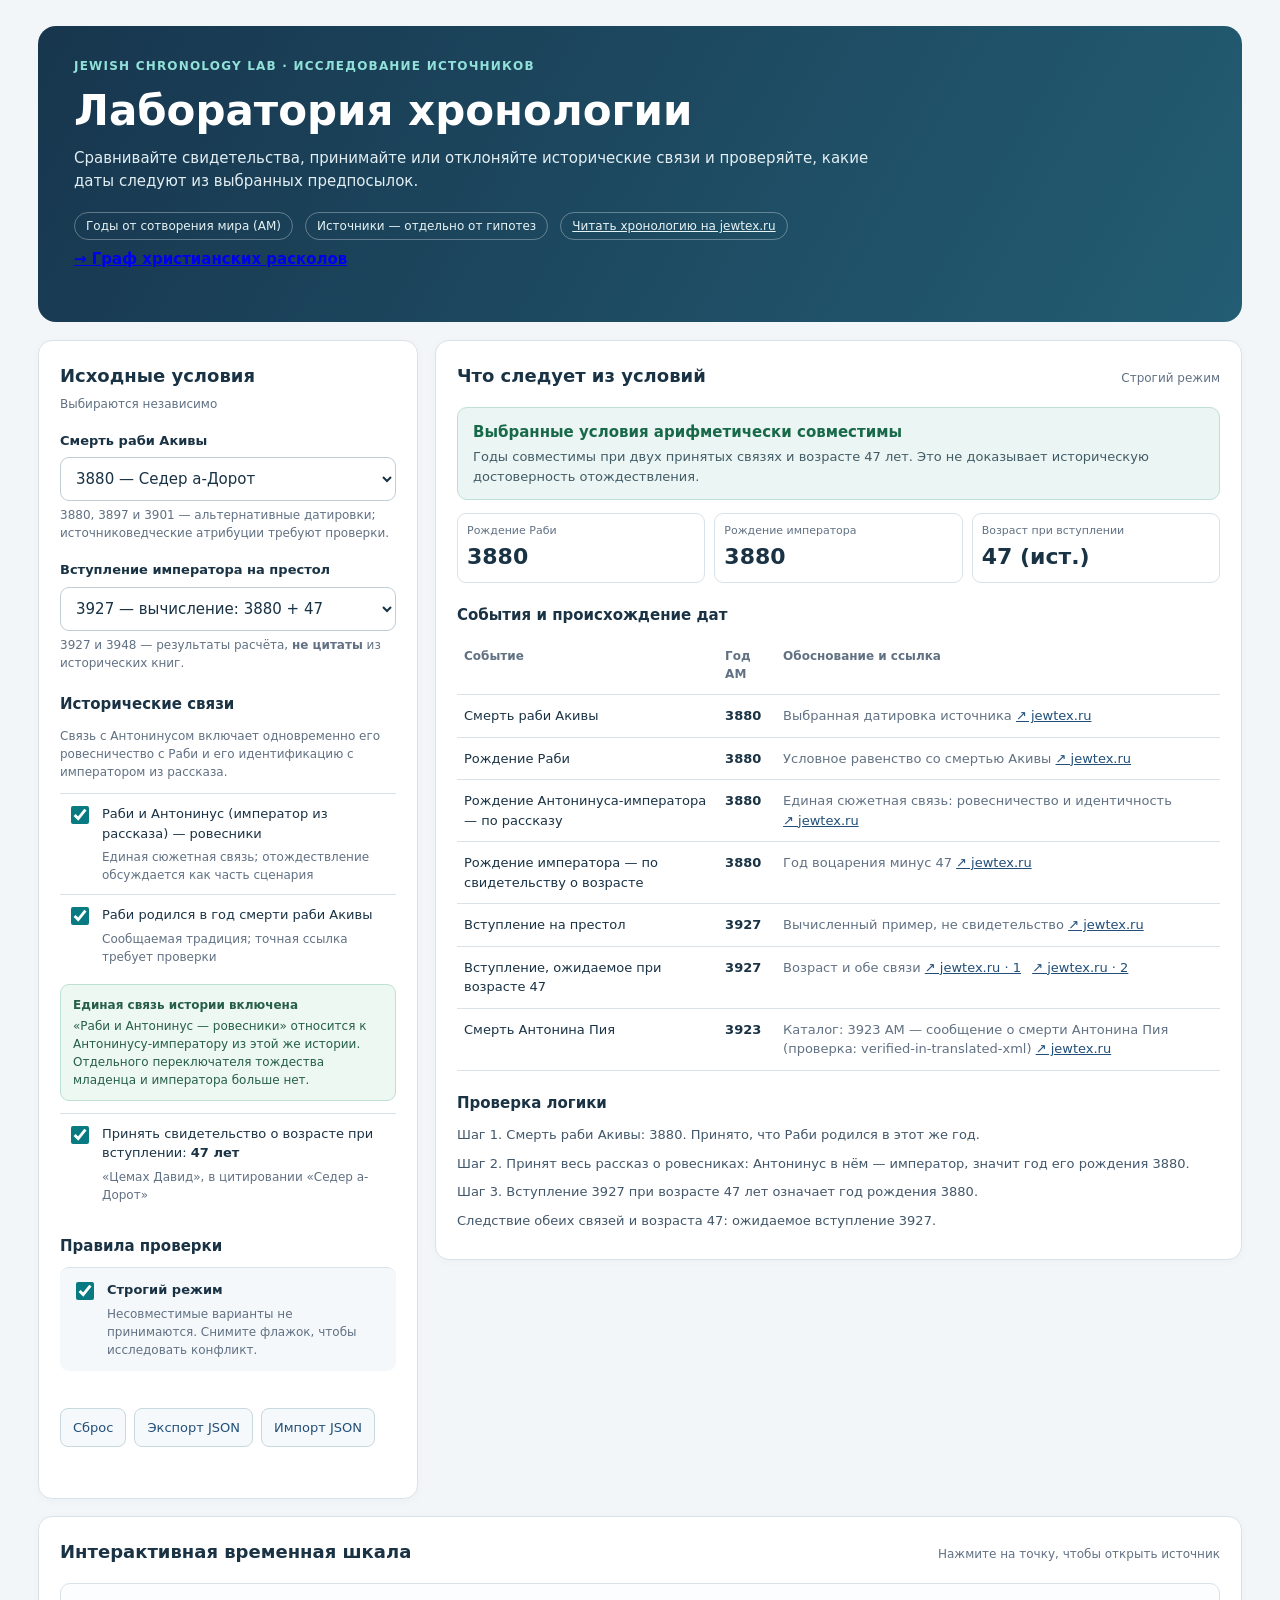
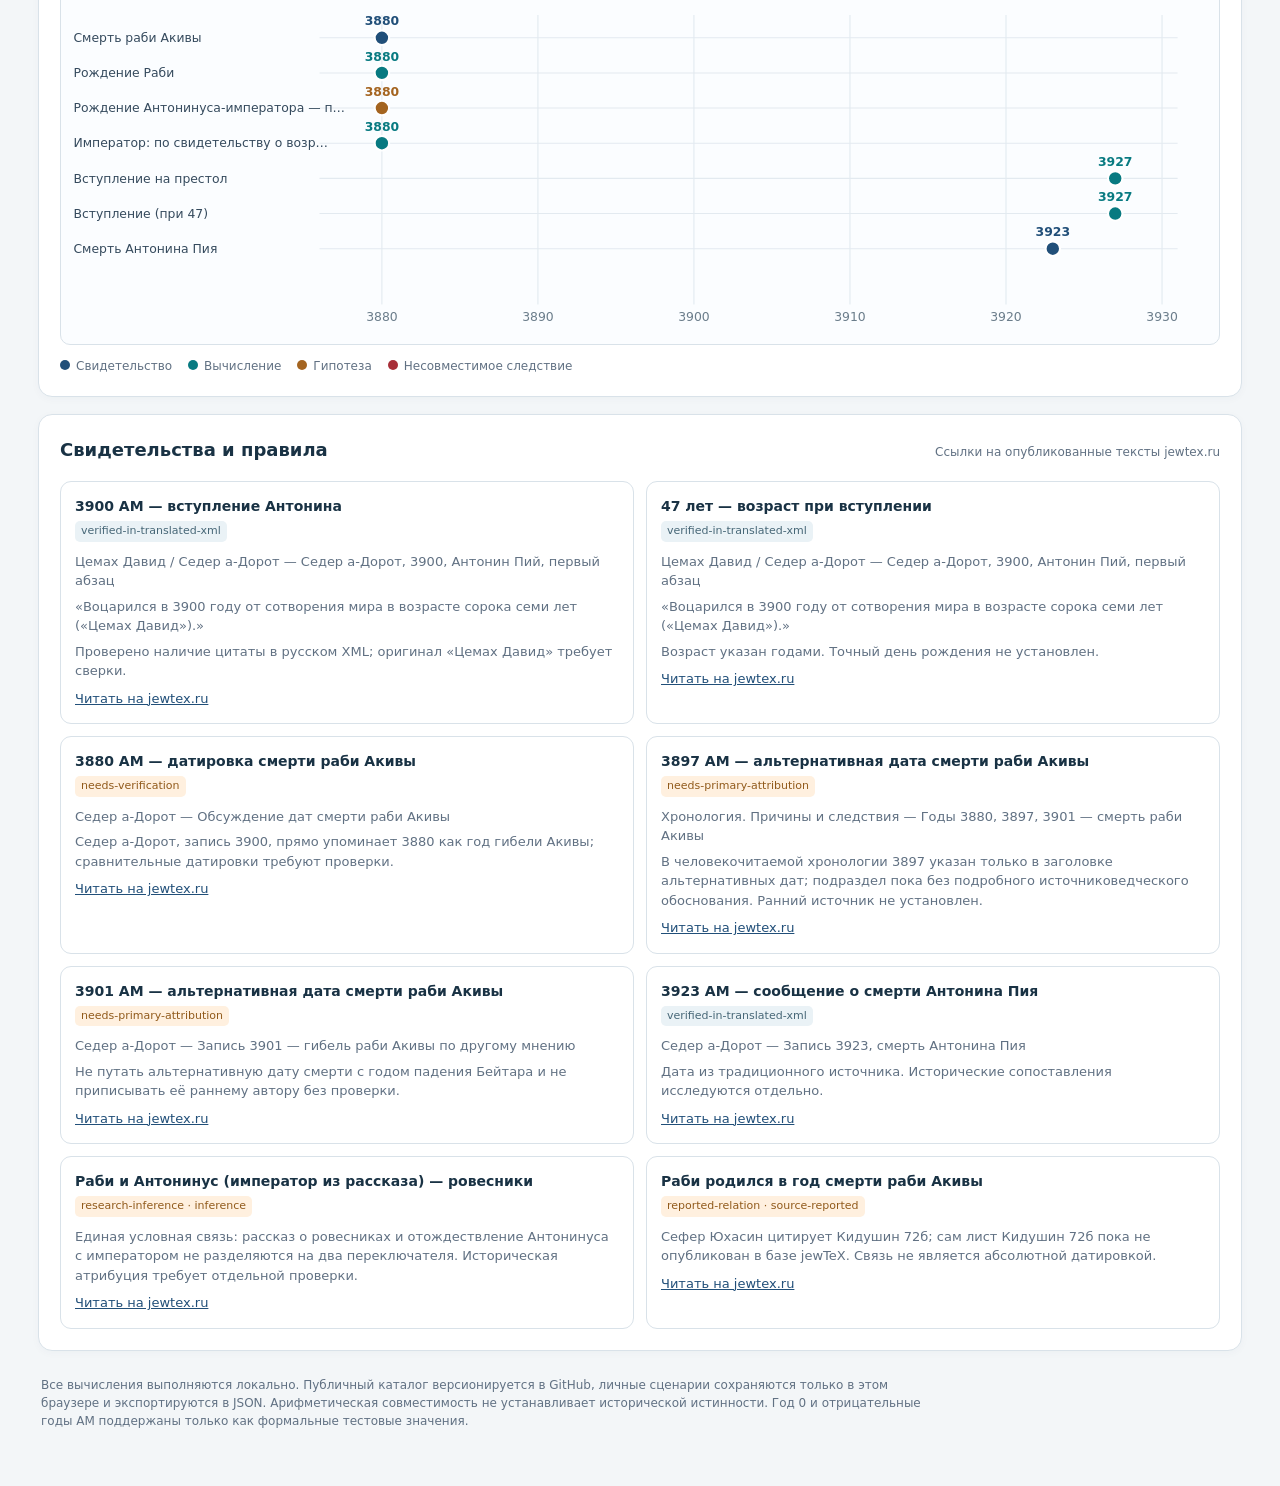
==== commit fc10efd3: "feat: add interactive map of Christian doctrinal splits to Pages" ====
--- a/index.html
+++ b/index.html
@@ -15,6 +15,7 @@
 <h1>Лаборатория хронологии</h1>
 <p>Сравнивайте свидетельства, принимайте или отклоняйте исторические связи и проверяйте, какие даты следуют из выбранных предпосылок.</p>
 <div class="meta"><span>Годы от сотворения мира (АМ)</span><span>Источники — отдельно от гипотез</span><a href="https://jewtex.ru/open/lastov_ishayahu/chronos/chapter=3900/" target="_blank" rel="noopener noreferrer">Читать хронологию на jewtex.ru</a></div>
+<p><a href="./christianity/" style="font-weight:700">→ Граф христианских расколов</a></p>
 </header>
 <div class="layout">
 <section class="panel controls" aria-labelledby="controls-title">
